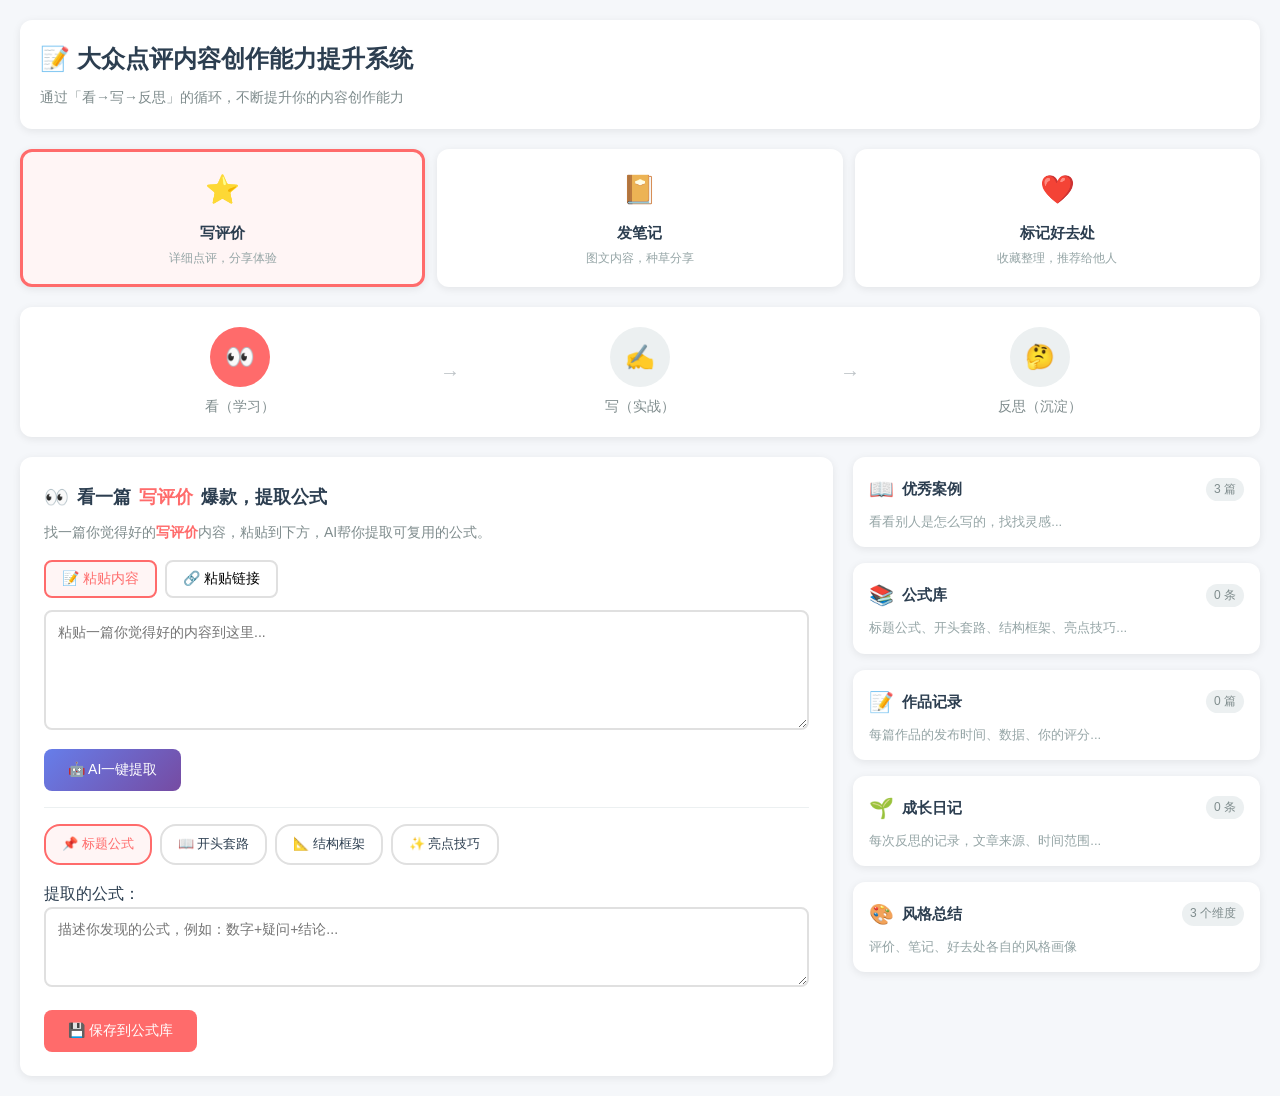
==== index.html @ 5f00b286 "Initial commit: Content Creation Improvement System - Add 3 content types (review, note, favorite) -" ====
<!DOCTYPE html>
<html lang="zh-CN">
<head>
    <meta charset="UTF-8">
    <meta name="viewport" content="width=device-width, initial-scale=1.0">
    <title>内容创作能力提升系统</title>
    <link rel="stylesheet" href="css/style.css">
</head>
<body>
    <div class="container">
        <!-- 顶部标题 -->
        <header class="header">
            <h1>📝 大众点评内容创作能力提升系统</h1>
            <p>通过「看→写→反思」的循环，不断提升你的内容创作能力</p>
        </header>

        <!-- 内容类型选择器 -->
        <div class="content-types">
            <div class="content-type active" data-type="review" data-name="写评价">
                <div class="content-type-icon">⭐</div>
                <div class="content-type-name">写评价</div>
                <div class="content-type-desc">详细点评，分享体验</div>
            </div>
            <div class="content-type" data-type="note" data-name="发笔记">
                <div class="content-type-icon">📔</div>
                <div class="content-type-name">发笔记</div>
                <div class="content-type-desc">图文内容，种草分享</div>
            </div>
            <div class="content-type" data-type="favorite" data-name="标记好去处">
                <div class="content-type-icon">❤️</div>
                <div class="content-type-name">标记好去处</div>
                <div class="content-type-desc">收藏整理，推荐给他人</div>
            </div>
        </div>

        <!-- 循环进度 -->
        <div class="progress-ring">
            <div class="progress-item">
                <div class="progress-circle active" data-step="1">👀</div>
                <div class="progress-label">看（学习）</div>
            </div>
            <div class="progress-item">
                <div class="progress-circle" data-step="2">✍️</div>
                <div class="progress-label">写（实战）</div>
            </div>
            <div class="progress-item">
                <div class="progress-circle" data-step="3">🤔</div>
                <div class="progress-label">反思（沉淀）</div>
            </div>
        </div>

        <!-- 主内容区 -->
        <main class="main-content">
            <!-- 左侧：操作区 -->
            <div class="content-panel">
                <!-- 步骤1：看 -->
                <div id="step1" class="step-view active">
                    <div class="panel-title">
                        <span class="icon">👀</span>
                        看一篇<span class="type-name">写评价</span>爆款，提取公式
                    </div>
                    <p class="panel-desc">
                        找一篇你觉得好的<span class="type-name">写评价</span>内容，粘贴到下方，AI帮你提取可复用的公式。
                    </p>

                    <!-- 上传方式选择 -->
                    <div class="upload-methods">
                        <button class="method-btn active" data-method="paste">📝 粘贴内容</button>
                        <button class="method-btn" data-method="link">🔗 粘贴链接</button>
                    </div>

                    <!-- 粘贴内容方式 -->
                    <div id="pasteMethod" class="method-content active">
                        <textarea id="analyzeInput" placeholder="粘贴一篇你觉得好的内容到这里..."></textarea>
                    </div>

                    <!-- 粘贴链接方式 -->
                    <div id="linkMethod" class="method-content">
                        <input type="text" id="linkInput" placeholder="粘贴大众点评链接，例如：https://www.dianping.com/...">
                        <p class="link-tip">
                            💡 小提示：由于平台限制，请点击链接后复制内容，再粘贴到上方分析
                            <br>
                            <a href="#" id="copyFromLinkBtn" class="link-action">📋 我已复制内容，粘贴过来</a>
                        </p>
                    </div>

                    <div class="action-buttons">
                        <button class="btn btn-ai" id="aiExtractBtn">🤖 AI一键提取</button>
                    </div>

                    <!-- AI分析结果 -->
                    <div id="aiResult" class="ai-result" style="display: none;">
                        <h4>AI分析结果：</h4>
                        <div class="ai-result-content">
                            <div class="ai-result-item">
                                <label>📌 标题公式</label>
                                <textarea id="aiTitle"></textarea>
                            </div>
                            <div class="ai-result-item">
                                <label>📖 开头套路</label>
                                <textarea id="aiOpening"></textarea>
                            </div>
                            <div class="ai-result-item">
                                <label>📐 结构框架</label>
                                <textarea id="aiStructure"></textarea>
                            </div>
                            <div class="ai-result-item">
                                <label>✨ 亮点技巧</label>
                                <textarea id="aiHighlight"></textarea>
                            </div>
                        </div>
                        <div class="ai-result-actions">
                            <button class="btn btn-secondary" id="editFormulaBtn">✏️ 手动编辑</button>
                            <button class="btn btn-success" id="saveAiFormulaBtn">💾 保存全部到公式库</button>
                        </div>
                    </div>

                    <!-- 手动输入 -->
                    <div id="manualInput" class="manual-input">
                        <div class="formula-categories">
                            <div class="formula-category selected" data-category="title">📌 标题公式</div>
                            <div class="formula-category" data-category="opening">📖 开头套路</div>
                            <div class="formula-category" data-category="structure">📐 结构框架</div>
                            <div class="formula-category" data-category="highlight">✨ 亮点技巧</div>
                        </div>

                        <div class="formula-input-section">
                            <label>提取的公式：</label>
                            <textarea id="formulaContent" placeholder="描述你发现的公式，例如：数字+疑问+结论..."></textarea>
                        </div>

                        <button class="btn btn-primary" id="saveFormulaBtn">💾 保存到公式库</button>
                    </div>
                </div>

                <!-- 步骤2：写 -->
                <div id="step2" class="write-form">
                    <div class="panel-title">
                        <span class="icon">✍️</span>
                        写一篇<span class="type-name">写评价</span>
                    </div>
                    <p class="panel-desc">
                        告诉系统你的探店体验，系统会根据公式库生成内容。
                    </p>
                    <div class="write-form-content">
                        <div class="form-group">
                            <label>店铺/地点名称</label>
                            <input type="text" id="venueName" placeholder="例如：巷子里的小火锅">
                        </div>
                        <div class="form-group">
                            <label>位置</label>
                            <input type="text" id="venueLocation" placeholder="例如：老城区建设路">
                        </div>
                        <div class="form-group">
                            <label>体验关键词（用逗号分隔）</label>
                            <textarea id="experienceKeywords" placeholder="例如：味道不错,锅底很香,牛肉新鲜,环境有烟火气,人均85,排队久"></textarea>
                        </div>

                        <div id="generatedContent" class="generated-content" style="display: none;">
                            <h4>生成的内容：</h4>
                            <div id="generatedText" class="generated-text"></div>
                            <div class="generated-actions">
                                <button class="btn btn-secondary" id="copyBtn">📋 复制</button>
                                <button class="btn btn-success" id="saveWorkBtn">💾 保存作品</button>
                            </div>
                        </div>

                        <button class="btn btn-primary" id="generateBtn">🤖 生成内容</button>
                    </div>
                </div>

                <!-- 步骤3：反思 -->
                <div id="step3" class="reflect-form">
                    <div class="panel-title">
                        <span class="icon">🤔</span>
                        写完了，简单反思一下
                    </div>
                    <p class="panel-desc">
                        写完后的反思能让你更了解自己的写作风格，每次反思都是进步。
                    </p>

                    <div class="reflect-form-content">
                        <div class="form-group">
                            <label>反思的文章来源</label>
                            <select id="reflectionSource">
                                <option value="self">自己写的作品</option>
                                <option value="template">套用公式生成的</option>
                                <option value="ai">AI辅助完成的</option>
                                <option value="other">其他</option>
                            </select>
                        </div>

                        <div class="form-group">
                            <label>1. 这篇你最满意哪个部分？</label>
                            <div class="checkbox-group">
                                <div class="checkbox-item">
                                    <input type="checkbox" id="satisfy1" value="title">
                                    <label for="satisfy1">标题</label>
                                </div>
                                <div class="checkbox-item">
                                    <input type="checkbox" id="satisfy2" value="opening">
                                    <label for="satisfy2">开头</label>
                                </div>
                                <div class="checkbox-item">
                                    <input type="checkbox" id="satisfy3" value="middle">
                                    <label for="satisfy3">中间描述</label>
                                </div>
                                <div class="checkbox-item">
                                    <input type="checkbox" id="satisfy4" value="ending">
                                    <label for="satisfy4">结尾</label>
                                </div>
                            </div>
                        </div>
                        <div class="form-group">
                            <label>2. 写起来哪个部分最顺手？</label>
                            <input type="text" id="smoothPart" placeholder="例如：结尾写得比较快">
                        </div>
                        <div class="form-group">
                            <label>3. 有没有觉得哪里还不够好？下次想尝试什么？</label>
                            <textarea id="improveIdea" placeholder="例如：中间描述感觉有点干，下次想加些具体的细节"></textarea>
                        </div>
                        <button class="btn btn-success" id="saveReflectionBtn">💾 保存反思</button>
                    </div>
                </div>
            </div>

            <!-- 右侧：记录本 -->
            <div class="notebooks">
                <div class="notebook" data-notebook="examples">
                    <div class="notebook-header">
                        <span class="notebook-icon">📖</span>
                        <span class="notebook-name">优秀案例</span>
                        <span class="notebook-count">3 篇</span>
                    </div>
                    <div class="notebook-preview">看看别人是怎么写的，找找灵感...</div>
                </div>
                <div class="notebook" data-notebook="formula">
                    <div class="notebook-header">
                        <span class="notebook-icon">📚</span>
                        <span class="notebook-name">公式库</span>
                        <span class="notebook-count" id="formulaCount">0 条</span>
                    </div>
                    <div class="notebook-preview">标题公式、开头套路、结构框架、亮点技巧...</div>
                </div>
                <div class="notebook" data-notebook="works">
                    <div class="notebook-header">
                        <span class="notebook-icon">📝</span>
                        <span class="notebook-name">作品记录</span>
                        <span class="notebook-count" id="worksCount">0 篇</span>
                    </div>
                    <div class="notebook-preview">每篇作品的发布时间、数据、你的评分...</div>
                </div>
                <div class="notebook" data-notebook="growth">
                    <div class="notebook-header">
                        <span class="notebook-icon">🌱</span>
                        <span class="notebook-name">成长日记</span>
                        <span class="notebook-count" id="growthCount">0 条</span>
                    </div>
                    <div class="notebook-preview">每次反思的记录，文章来源、时间范围...</div>
                </div>
                <div class="notebook" data-notebook="style">
                    <div class="notebook-header">
                        <span class="notebook-icon">🎨</span>
                        <span class="notebook-name">风格总结</span>
                        <span class="notebook-count">3 个维度</span>
                    </div>
                    <div class="notebook-preview">评价、笔记、好去处各自的风格画像</div>
                </div>
            </div>
        </main>
    </div>

    <!-- 模态框：查看记录本 -->
    <div id="notebookModal" class="modal">
        <div class="modal-content">
            <div class="modal-header">
                <h3 class="modal-title" id="modalTitle">记录本</h3>
                <button class="modal-close" id="modalClose">&times;</button>
            </div>

            <!-- 公式库：显示分类标签 -->
            <div id="formulaTabs" class="formula-tabs" style="display: none;">
                <div class="formula-tab active" data-tab="all">全部</div>
                <div class="formula-tab" data-tab="title">标题公式</div>
                <div class="formula-tab" data-tab="opening">开头套路</div>
                <div class="formula-tab" data-tab="structure">结构框架</div>
                <div class="formula-tab" data-tab="highlight">亮点技巧</div>
            </div>

            <div id="modalBody" class="modal-body">
                <!-- 动态内容 -->
            </div>
        </div>
    </div>

    <!-- 提示框 -->
    <div id="toast" class="toast">✓ 已保存</div>

    <!-- 引入JavaScript -->
    <script src="js/config.js"></script>
    <script src="js/storage.js"></script>
    <script src="js/ai.js"></script>
    <script src="js/examples.js"></script>
    <script src="js/app.js"></script>
</body>
</html>
---- css/style.css ----
/* ==================== 全局样式 ==================== */
* {
    margin: 0;
    padding: 0;
    box-sizing: border-box;
}

body {
    font-family: -apple-system, BlinkMacSystemFont, 'Segoe UI', Roboto, 'Helvetica Neue', Arial, sans-serif;
    background: #f5f7fa;
    color: #2c3e50;
    line-height: 1.6;
}

.container {
    max-width: 1400px;
    margin: 0 auto;
    padding: 20px;
}

/* ==================== 顶部标题 ==================== */
.header {
    background: white;
    border-radius: 12px;
    padding: 20px;
    margin-bottom: 20px;
    box-shadow: 0 2px 8px rgba(0,0,0,0.08);
}

.header-top {
    display: flex;
    justify-content: space-between;
    align-items: center;
}

.header h1 {
    font-size: 24px;
    color: #2c3e50;
    margin-bottom: 8px;
}

.header p {
    color: #7f8c8d;
    font-size: 14px;
}

.config-btn {
    background: #f8f9fa;
    border: none;
    border-radius: 8px;
    padding: 10px 16px;
    font-size: 16px;
    cursor: pointer;
    transition: all 0.2s;
}

.config-btn:hover {
    background: #e9ecef;
}

/* ==================== 内容类型选择器 ==================== */
.content-types {
    display: grid;
    grid-template-columns: repeat(3, 1fr);
    gap: 12px;
    margin-bottom: 20px;
}

.content-type {
    background: white;
    border-radius: 12px;
    padding: 16px;
    text-align: center;
    cursor: pointer;
    transition: all 0.2s;
    border: 3px solid transparent;
    box-shadow: 0 2px 8px rgba(0,0,0,0.08);
}

.content-type:hover {
    transform: translateY(-2px);
    box-shadow: 0 4px 12px rgba(0,0,0,0.12);
}

.content-type.active {
    border-color: #ff6b6b;
    background: #fff5f5;
}

.content-type-icon {
    font-size: 28px;
    margin-bottom: 8px;
}

.content-type-name {
    font-weight: 600;
    font-size: 15px;
    color: #2c3e50;
}

.content-type-desc {
    font-size: 12px;
    color: #95a5a6;
    margin-top: 4px;
}

/* ==================== 循环进度 ==================== */
.progress-ring {
    display: flex;
    justify-content: space-between;
    align-items: center;
    background: white;
    border-radius: 12px;
    padding: 20px;
    margin-bottom: 20px;
    box-shadow: 0 2px 8px rgba(0,0,0,0.08);
}

.progress-item {
    flex: 1;
    text-align: center;
    position: relative;
}

.progress-item:not(:last-child)::after {
    content: '→';
    position: absolute;
    right: -20px;
    top: 50%;
    transform: translateY(-50%);
    color: #bdc3c7;
    font-size: 20px;
}

.progress-circle {
    width: 60px;
    height: 60px;
    border-radius: 50%;
    display: flex;
    align-items: center;
    justify-content: center;
    margin: 0 auto 8px;
    font-size: 24px;
    cursor: pointer;
    transition: all 0.3s;
    background: #ecf0f1;
    color: #95a5a6;
}

.progress-circle.active {
    background: #ff6b6b;
    color: white;
}

.progress-circle.completed {
    background: #27ae60;
    color: white;
}

.progress-label {
    font-size: 14px;
    color: #7f8c8d;
}

/* ==================== 主内容区 ==================== */
.main-content {
    display: grid;
    grid-template-columns: 2fr 1fr;
    gap: 20px;
}

.content-panel {
    background: white;
    border-radius: 12px;
    padding: 24px;
    box-shadow: 0 2px 8px rgba(0,0,0,0.08);
}

.panel-title {
    font-size: 18px;
    font-weight: 600;
    margin-bottom: 8px;
    display: flex;
    align-items: center;
    gap: 8px;
}

.panel-title .icon {
    font-size: 20px;
}

.panel-desc {
    color: #7f8c8d;
    margin-bottom: 16px;
    font-size: 14px;
}

.type-name {
    color: #ff6b6b;
    font-weight: 600;
}

/* ==================== 步骤视图 ==================== */
.step-view,
.write-form,
.reflect-form {
    display: none;
}

.step-view.active,
.write-form.active,
.reflect-form.active {
    display: block;
}

/* ==================== 表单元素 ==================== */
textarea,
input[type="text"],
input[type="password"],
select {
    width: 100%;
    padding: 12px;
    border: 2px solid #e0e0e0;
    border-radius: 8px;
    font-size: 14px;
    font-family: inherit;
    resize: vertical;
}

textarea:focus,
input[type="text"]:focus,
input[type="password"]:focus,
select:focus {
    outline: none;
    border-color: #ff6b6b;
}

#analyzeInput {
    min-height: 120px;
    margin-bottom: 12px;
}

#formulaContent {
    min-height: 80px;
    margin-bottom: 16px;
}

#experienceKeywords {
    min-height: 80px;
}

.form-group {
    margin-bottom: 16px;
}

.form-group label {
    display: block;
    margin-bottom: 6px;
    font-size: 14px;
    font-weight: 500;
    color: #2c3e50;
}

.form-group small {
    display: block;
    margin-top: 4px;
    font-size: 12px;
    color: #95a5a6;
}

/* ==================== 上传方式选择 ==================== */
.upload-methods {
    display: flex;
    gap: 8px;
    margin-bottom: 12px;
}

.method-btn {
    padding: 8px 16px;
    border: 2px solid #e0e0e0;
    background: white;
    border-radius: 8px;
    cursor: pointer;
    font-size: 14px;
    transition: all 0.2s;
}

.method-btn:hover {
    border-color: #ff6b6b;
}

.method-btn.active {
    border-color: #ff6b6b;
    background: #fff5f5;
    color: #ff6b6b;
}

.method-content {
    display: none;
}

.method-content.active {
    display: block;
}

.link-tip {
    margin-top: 8px;
    padding: 12px;
    background: #fff3cd;
    border-radius: 6px;
    font-size: 13px;
    color: #856404;
}

.link-action {
    color: #ff6b6b;
    text-decoration: underline;
    cursor: pointer;
}

.link-action:hover {
    color: #ff5252;
}

/* ==================== 优秀案例样式 ==================== */
.example-item {
    background: #f8f9fa;
    border-radius: 8px;
    padding: 16px;
    margin-bottom: 16px;
}

.example-header {
    display: flex;
    justify-content: space-between;
    align-items: center;
    margin-bottom: 12px;
}

.example-type {
    font-weight: 600;
    color: #2c3e50;
}

.btn-small {
    padding: 6px 12px;
    font-size: 12px;
}

.example-title {
    font-weight: 600;
    color: #2c3e50;
    margin-bottom: 8px;
}

.example-content {
    background: white;
    padding: 12px;
    border-radius: 6px;
    margin-bottom: 12px;
    line-height: 1.8;
}

.example-analysis {
    margin-top: 12px;
}

.example-analysis details {
    background: white;
    border-radius: 6px;
    overflow: hidden;
}

.example-analysis summary {
    padding: 12px;
    cursor: pointer;
    font-weight: 500;
    color: #2c3e50;
}

.example-analysis summary:hover {
    background: #f8f9fa;
}

.analysis-details {
    padding: 12px;
    border-top: 1px solid #ecf0f1;
}

.analysis-details p {
    margin-bottom: 8px;
    font-size: 14px;
    line-height: 1.6;
}

.analysis-details strong {
    color: #2c3e50;
}

/* ==================== 按钮样式 ==================== */
.btn {
    padding: 12px 24px;
    border: none;
    border-radius: 8px;
    font-size: 14px;
    font-weight: 500;
    cursor: pointer;
    transition: all 0.2s;
    display: inline-flex;
    align-items: center;
    justify-content: center;
    gap: 6px;
}

.btn-primary {
    background: #ff6b6b;
    color: white;
}

.btn-primary:hover {
    background: #ff5252;
}

.btn-secondary {
    background: #95a5a6;
    color: white;
}

.btn-secondary:hover {
    background: #7f8c8d;
}

.btn-success {
    background: #27ae60;
    color: white;
}

.btn-success:hover {
    background: #229954;
}

.btn-ai {
    background: linear-gradient(135deg, #667eea 0%, #764ba2 100%);
    color: white;
}

.btn-ai:hover {
    background: linear-gradient(135deg, #5568d3 0%, #6a3f8f 100%);
}

/* ==================== AI相关样式 ==================== */
.action-buttons {
    display: flex;
    gap: 8px;
    margin-bottom: 16px;
}

.ai-result {
    background: #f8f9fa;
    border-radius: 8px;
    padding: 16px;
    margin-top: 16px;
}

.ai-result h4 {
    margin-bottom: 12px;
    color: #2c3e50;
}

.ai-result-content {
    display: flex;
    flex-direction: column;
    gap: 12px;
    margin-bottom: 16px;
}

.ai-result-item label {
    display: block;
    margin-bottom: 4px;
    font-size: 13px;
    font-weight: 600;
    color: #2c3e50;
}

.ai-result-item textarea {
    min-height: 60px;
    padding: 8px;
    font-size: 13px;
}

.ai-result-actions {
    display: flex;
    gap: 8px;
}

.manual-input {
    margin-top: 16px;
    padding-top: 16px;
    border-top: 1px solid #ecf0f1;
}

/* ==================== 公式分类选择 ==================== */
.formula-categories {
    display: flex;
    gap: 8px;
    margin-bottom: 16px;
    flex-wrap: wrap;
}

.formula-category {
    padding: 8px 16px;
    border-radius: 16px;
    font-size: 13px;
    cursor: pointer;
    border: 2px solid #e0e0e0;
    background: white;
    transition: all 0.2s;
}

.formula-category:hover {
    border-color: #ff6b6b;
}

.formula-category.selected {
    border-color: #ff6b6b;
    background: #fff5f5;
    color: #ff6b6b;
}

/* ==================== 生成内容区域 ==================== */
.generated-content {
    margin-top: 20px;
    padding: 16px;
    background: #f8f9fa;
    border-radius: 8px;
}

.generated-content h4 {
    margin-bottom: 12px;
    color: #2c3e50;
}

.generated-text {
    background: white;
    padding: 16px;
    border-radius: 6px;
    border-left: 3px solid #ff6b6b;
    line-height: 1.8;
    white-space: pre-wrap;
    margin-bottom: 12px;
}

.generated-actions {
    display: flex;
    gap: 8px;
}

/* ==================== 复选框组 ==================== */
.checkbox-group {
    display: flex;
    flex-wrap: wrap;
    gap: 12px;
    margin-bottom: 16px;
}

.checkbox-item {
    display: flex;
    align-items: center;
    gap: 6px;
}

.checkbox-item input[type="checkbox"] {
    width: 18px;
    height: 18px;
}

.checkbox-item label {
    font-size: 14px;
    cursor: pointer;
}

/* ==================== 右侧记录本 ==================== */
.notebooks {
    display: flex;
    flex-direction: column;
    gap: 16px;
}

.notebook {
    background: white;
    border-radius: 12px;
    padding: 16px;
    box-shadow: 0 2px 8px rgba(0,0,0,0.08);
    cursor: pointer;
    transition: all 0.2s;
}

.notebook:hover {
    transform: translateY(-2px);
    box-shadow: 0 4px 12px rgba(0,0,0,0.12);
}

.notebook-header {
    display: flex;
    align-items: center;
    gap: 8px;
    margin-bottom: 8px;
}

.notebook-icon {
    font-size: 20px;
}

.notebook-name {
    font-weight: 600;
    font-size: 15px;
}

.notebook-count {
    margin-left: auto;
    background: #ecf0f1;
    padding: 2px 8px;
    border-radius: 12px;
    font-size: 12px;
    color: #7f8c8d;
}

.notebook-preview {
    font-size: 13px;
    color: #95a5a6;
    line-height: 1.4;
}

/* ==================== 模态框 ==================== */
.modal {
    display: none;
    position: fixed;
    top: 0;
    left: 0;
    width: 100%;
    height: 100%;
    background: rgba(0,0,0,0.5);
    z-index: 1000;
    align-items: center;
    justify-content: center;
}

.modal.show {
    display: flex;
}

.modal-content {
    background: white;
    border-radius: 12px;
    padding: 24px;
    max-width: 700px;
    width: 90%;
    max-height: 80vh;
    overflow-y: auto;
}

.modal-content.config-content {
    max-width: 500px;
}

.modal-header {
    display: flex;
    justify-content: space-between;
    align-items: center;
    margin-bottom: 16px;
    padding-bottom: 16px;
    border-bottom: 1px solid #ecf0f1;
}

.modal-title {
    font-size: 18px;
    font-weight: 600;
}

.modal-close {
    background: none;
    border: none;
    font-size: 24px;
    cursor: pointer;
    color: #95a5a6;
}

.modal-close:hover {
    color: #2c3e50;
}

/* ==================== 配置界面 ==================== */
.config-desc {
    color: #7f8c8d;
    font-size: 14px;
    margin-bottom: 16px;
}

.config-body {
    display: flex;
    flex-direction: column;
    gap: 16px;
}

.config-actions {
    display: flex;
    gap: 8px;
    margin-top: 8px;
}

/* ==================== 公式库标签 ==================== */
.formula-tabs {
    display: flex;
    gap: 8px;
    margin-bottom: 16px;
    border-bottom: 1px solid #ecf0f1;
    padding-bottom: 12px;
    flex-wrap: wrap;
}

.formula-tab {
    padding: 6px 16px;
    border-radius: 16px;
    font-size: 14px;
    cursor: pointer;
    border: 2px solid transparent;
    background: #f8f9fa;
    transition: all 0.2s;
}

.formula-tab:hover {
    border-color: #ff6b6b;
}

.formula-tab.active {
    border-color: #ff6b6b;
    background: #fff5f5;
    color: #ff6b6b;
}

/* ==================== 记录本内容列表 ==================== */
.modal-body {
    display: flex;
    flex-direction: column;
    gap: 12px;
}

.notebook-item {
    background: #f8f9fa;
    border-radius: 8px;
    padding: 12px;
    border-left: 3px solid #ff6b6b;
}

.notebook-item-date {
    font-size: 12px;
    color: #95a5a6;
    margin-bottom: 4px;
}

.notebook-item-content {
    font-size: 14px;
    color: #2c3e50;
    line-height: 1.5;
}

.notebook-item-count {
    display: inline-flex;
    align-items: center;
    gap: 4px;
    background: #fff3cd;
    padding: 2px 8px;
    border-radius: 10px;
    font-size: 11px;
    color: #856404;
    margin-left: 8px;
}

.empty-state {
    text-align: center;
    padding: 40px 20px;
    color: #95a5a6;
}

.empty-state-icon {
    font-size: 48px;
    margin-bottom: 12px;
}

/* ==================== 提示框 ==================== */
.toast {
    position: fixed;
    bottom: 20px;
    right: 20px;
    background: #27ae60;
    color: white;
    padding: 12px 24px;
    border-radius: 8px;
    box-shadow: 0 4px 12px rgba(0,0,0,0.15);
    transform: translateY(100px);
    opacity: 0;
    transition: all 0.3s;
    z-index: 2000;
}

.toast.show {
    transform: translateY(0);
    opacity: 1;
}

.toast.error {
    background: #e74c3c;
}

/* ==================== 响应式设计 ==================== */
@media (max-width: 768px) {
    .container {
        padding: 12px;
    }

    .header h1 {
        font-size: 20px;
    }

    .header-top {
        flex-direction: column;
        gap: 12px;
        align-items: flex-start;
    }

    .content-types {
        grid-template-columns: 1fr;
    }

    .main-content {
        grid-template-columns: 1fr;
    }

    .progress-item:not(:last-child)::after {
        display: none;
    }

    .progress-ring {
        flex-wrap: wrap;
        gap: 16px;
    }

    .progress-item {
        flex: 0 0 auto;
        min-width: 80px;
    }

    .action-buttons {
        flex-direction: column;
    }

    .action-buttons .btn {
        width: 100%;
    }

    .ai-result-actions,
    .generated-actions,
    .config-actions {
        flex-direction: column;
    }

    .ai-result-actions .btn,
    .generated-actions .btn,
    .config-actions .btn {
        width: 100%;
    }

    .btn {
        padding: 14px 20px;
        font-size: 15px;
    }

    .modal-content {
        width: 95%;
        max-height: 85vh;
        padding: 20px;
    }

    .notebooks {
        order: -1;
        margin-bottom: 16px;
    }

    .formula-categories {
        gap: 6px;
    }

    .formula-category {
        padding: 6px 12px;
        font-size: 12px;
    }
}

/* 手机端按钮优化 */
@media (max-width: 480px) {
    .progress-circle {
        width: 50px;
        height: 50px;
        font-size: 20px;
    }

    .content-type {
        padding: 12px;
    }

    .content-type-icon {
        font-size: 24px;
    }

    .notebook {
        padding: 12px;
    }
}
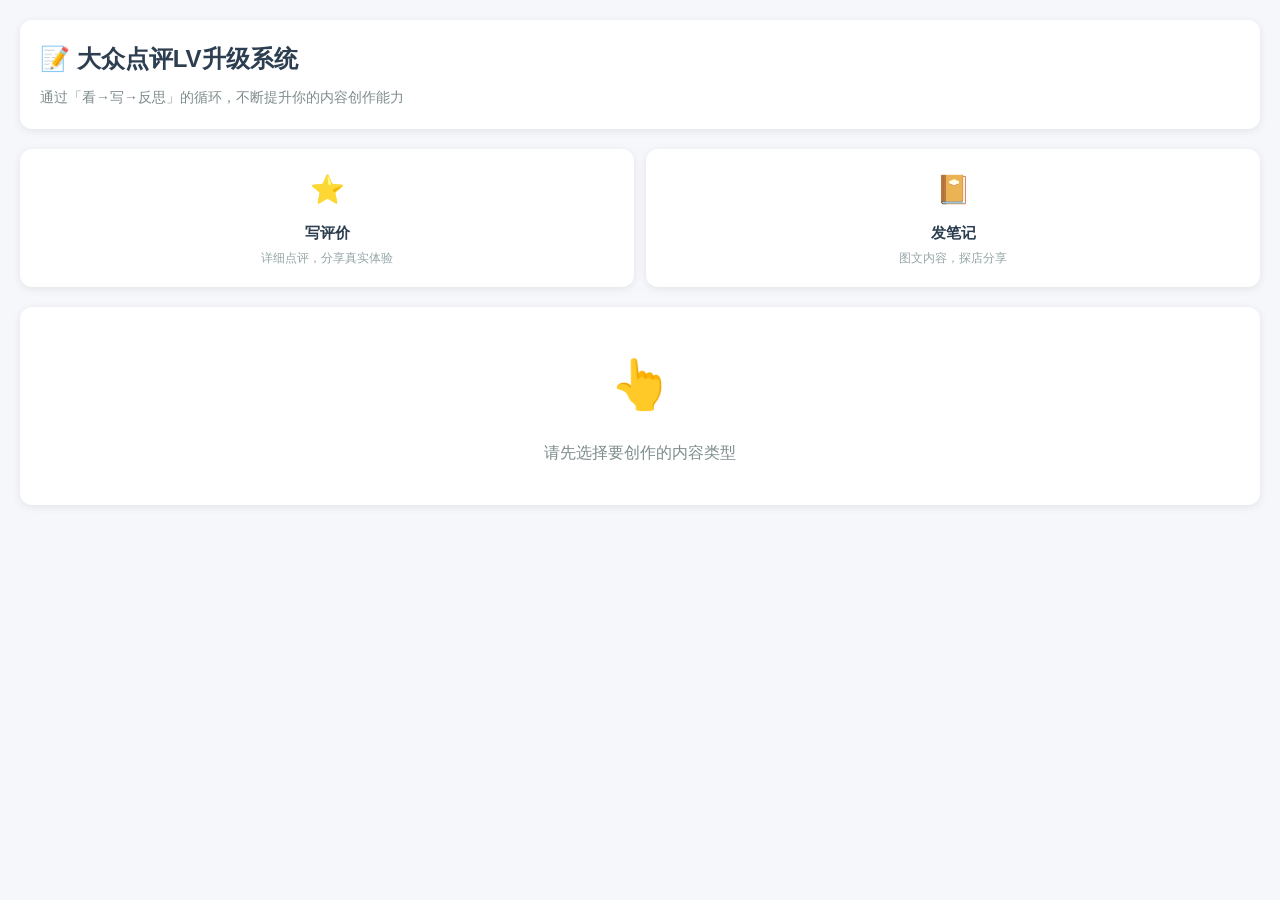
==== commit 82f85bb7: "feat: 大众点评LV升级系统功能完善 - 系统名称更新为大众点评LV升级系统 - 实现写评价和发笔记独立流程 - 添加评价内容分析和链接提交功能 - 支持从评价记录选择生成笔记 - 添加评价记录补" ====
--- a/index.html
+++ b/index.html
@@ -3,271 +3,491 @@
 <head>
     <meta charset="UTF-8">
     <meta name="viewport" content="width=device-width, initial-scale=1.0">
-    <title>内容创作能力提升系统</title>
+    <title>大众点评LV升级系统</title>
     <link rel="stylesheet" href="css/style.css">
 </head>
 <body>
     <div class="container">
         <!-- 顶部标题 -->
         <header class="header">
-            <h1>📝 大众点评内容创作能力提升系统</h1>
+            <h1>📝 大众点评LV升级系统</h1>
             <p>通过「看→写→反思」的循环，不断提升你的内容创作能力</p>
         </header>
 
         <!-- 内容类型选择器 -->
         <div class="content-types">
-            <div class="content-type active" data-type="review" data-name="写评价">
+            <div class="content-type" data-type="review" data-name="写评价">
                 <div class="content-type-icon">⭐</div>
                 <div class="content-type-name">写评价</div>
-                <div class="content-type-desc">详细点评，分享体验</div>
+                <div class="content-type-desc">详细点评，分享真实体验</div>
             </div>
             <div class="content-type" data-type="note" data-name="发笔记">
                 <div class="content-type-icon">📔</div>
                 <div class="content-type-name">发笔记</div>
-                <div class="content-type-desc">图文内容，种草分享</div>
-            </div>
-            <div class="content-type" data-type="favorite" data-name="标记好去处">
-                <div class="content-type-icon">❤️</div>
-                <div class="content-type-name">标记好去处</div>
-                <div class="content-type-desc">收藏整理，推荐给他人</div>
+                <div class="content-type-desc">图文内容，探店分享</div>
             </div>
         </div>
 
-        <!-- 循环进度 -->
-        <div class="progress-ring">
-            <div class="progress-item">
-                <div class="progress-circle active" data-step="1">👀</div>
-                <div class="progress-label">看（学习）</div>
-            </div>
-            <div class="progress-item">
-                <div class="progress-circle" data-step="2">✍️</div>
-                <div class="progress-label">写（实战）</div>
-            </div>
-            <div class="progress-item">
-                <div class="progress-circle" data-step="3">🤔</div>
-                <div class="progress-label">反思（沉淀）</div>
-            </div>
+        <!-- 工作区容器 - 点击内容类型后显示 -->
+        <div id="workspace" style="display: none;">
+            <!-- 循环进度 -->
+            <div class="progress-ring" id="progressRing">
+                <div class="progress-item">
+                    <div class="progress-circle active" data-step="1" onclick="handleProgressClick(1)">👀</div>
+                    <div class="progress-label">看（学习）</div>
+                </div>
+                <div class="progress-item">
+                    <div class="progress-circle" data-step="2" onclick="handleProgressClick(2)">✍️</div>
+                    <div class="progress-label">写（实战）</div>
+                </div>
+                <div class="progress-item">
+                    <div class="progress-circle" data-step="3" onclick="handleProgressClick(3)">🤔</div>
+                    <div class="progress-label">反思（沉淀）</div>
+                </div>
+            </div>
+
+            <!-- 主内容区 -->
+            <main class="main-content">
+                <!-- 左侧：操作区 -->
+                <div class="content-panel">
+                    <!-- ==================== 写评价模块 ==================== -->
+                    <div id="reviewModule" class="type-module" style="display: none;">
+                        <!-- 步骤1：看 -->
+                        <div id="reviewStep1" class="step-view active">
+                            <div class="panel-title">
+                                <span class="icon">👀</span>
+                                看一篇<span class="type-name">写评价</span>爆款，提取公式
+                            </div>
+                            <p class="panel-desc">
+                                找一篇你觉得好的<span class="type-name">写评价</span>内容，粘贴到下方，AI帮你提取可复用的公式。
+                            </p>
+
+                            <!-- 上传方式选择 -->
+                            <div class="upload-methods">
+                                <button class="method-btn active" data-method="paste">📝 粘贴内容</button>
+                                <button class="method-btn" data-method="link">🔗 粘贴链接</button>
+                            </div>
+
+                            <!-- 粘贴内容方式 -->
+                            <div id="pasteMethod" class="method-content active">
+                                <textarea id="analyzeInput" placeholder="粘贴一篇你觉得好的评价内容到这里..."></textarea>
+                            </div>
+
+                            <!-- 粘贴链接方式 -->
+                            <div id="linkMethod" class="method-content">
+                                <input type="text" id="linkInput" placeholder="粘贴大众点评链接，例如：https://www.dianping.com/...">
+                                <p class="link-tip">
+                                    💡 小提示：由于平台限制，请点击链接后复制内容，再粘贴到上方分析
+                                    <br>
+                                    <a href="#" id="copyFromLinkBtn" class="link-action">📋 我已复制内容，粘贴过来</a>
+                                </p>
+                            </div>
+
+                            <div class="action-buttons">
+                                <button class="btn btn-ai" id="aiExtractBtn">🤖 AI一键提取</button>
+                            </div>
+
+                            <!-- AI分析结果 -->
+                            <div id="aiResult" class="ai-result" style="display: none;">
+                                <h4>AI分析结果：</h4>
+                                <div class="ai-result-content">
+                                    <div class="ai-result-item">
+                                        <label>📌 标题公式</label>
+                                        <textarea id="aiTitle"></textarea>
+                                    </div>
+                                    <div class="ai-result-item">
+                                        <label>📖 开头套路</label>
+                                        <textarea id="aiOpening"></textarea>
+                                    </div>
+                                    <div class="ai-result-item">
+                                        <label>📐 结构框架</label>
+                                        <textarea id="aiStructure"></textarea>
+                                    </div>
+                                    <div class="ai-result-item">
+                                        <label>✨ 亮点技巧</label>
+                                        <textarea id="aiHighlight"></textarea>
+                                    </div>
+                                </div>
+                                <div class="ai-result-actions">
+                                    <button class="btn btn-secondary" id="editFormulaBtn">✏️ 手动编辑</button>
+                                    <button class="btn btn-success" id="saveAiFormulaBtn">💾 保存全部到公式库</button>
+                                </div>
+                            </div>
+
+                            <!-- 手动输入 -->
+                            <div id="manualInput" class="manual-input">
+                                <div class="formula-categories">
+                                    <div class="formula-category selected" data-category="title">📌 标题公式</div>
+                                    <div class="formula-category" data-category="opening">📖 开头套路</div>
+                                    <div class="formula-category" data-category="structure">📐 结构框架</div>
+                                    <div class="formula-category" data-category="highlight">✨ 亮点技巧</div>
+                                </div>
+
+                                <div class="formula-input-section">
+                                    <label>提取的公式：</label>
+                                    <textarea id="formulaContent" placeholder="描述你发现的公式，例如：数字+疑问+结论..."></textarea>
+                                </div>
+
+                                <button class="btn btn-primary" id="saveFormulaBtn">💾 保存到公式库</button>
+                            </div>
+                        </div>
+
+                        <!-- 步骤2：写评价 -->
+                        <div id="reviewStep2" class="write-form">
+                            <div class="panel-title">
+                                <span class="icon">✍️</span>
+                                写一篇<span class="type-name">评价</span>
+                            </div>
+                            <p class="panel-desc">
+                                输入你的真实体验和写作要求，系统会生成100-200字的评价内容。
+                            </p>
+                            <div class="write-form-content">
+                                <div class="form-group">
+                                    <label>真实体验（文字或语音）</label>
+                                    <div class="input-methods">
+                                        <button class="method-btn active" data-input="text">⌨️ 文字输入</button>
+                                        <button class="method-btn" data-input="voice">🎤 语音输入</button>
+                                    </div>
+                                    <textarea id="reviewExperience" class="experience-input" placeholder="例如：这家火锅味道很不错，锅底很香，牛肉新鲜，环境有烟火气，人均85，就是排队有点久..."></textarea>
+                                    <div id="voiceInputArea" class="voice-input-area" style="display: none;">
+                                        <button class="btn btn-primary" id="startVoiceBtn">🎤 开始录音</button>
+                                        <span id="voiceStatus"></span>
+                                    </div>
+                                </div>
+                                <div class="form-group">
+                                    <label>写作要求（可选）</label>
+                                    <textarea id="reviewRequirements" placeholder="例如：重点突出口味和性价比，字数150字左右，语气要真诚..."></textarea>
+                                </div>
+
+                                <button class="btn btn-primary" id="generateReviewBtn">🤖 生成评价</button>
+
+                                <!-- 生成的内容 -->
+                                <div id="generatedReview" class="generated-content" style="display: none;">
+                                    <h4>生成的评价：</h4>
+                                    <div class="content-with-analysis">
+                                        <div class="generated-content-main">
+                                            <div id="generatedReviewText" class="generated-text"></div>
+                                            <div class="generated-actions">
+                                                <button class="btn btn-secondary" id="copyReviewBtn">📋 复制</button>
+                                                <button class="btn btn-success" id="confirmReviewBtn">✅ 确认OK</button>
+                                            </div>
+                                        </div>
+                                        <div class="content-analysis">
+                                            <h5>📊 内容分析</h5>
+                                            <div id="reviewAnalysis">
+                                                <div class="analysis-section">
+                                                    <span class="analysis-label">内容框架：</span>
+                                                    <span class="analysis-value">分析中...</span>
+                                                </div>
+                                                <div class="analysis-section">
+                                                    <span class="analysis-label">字数统计：</span>
+                                                    <span class="analysis-value">分析中...</span>
+                                                </div>
+                                                <div class="analysis-section">
+                                                    <span class="analysis-label">优点：</span>
+                                                    <span class="analysis-value">分析中...</span>
+                                                </div>
+                                                <div class="analysis-section">
+                                                    <span class="analysis-label">待改进：</span>
+                                                    <span class="analysis-value">分析中...</span>
+                                                </div>
+                                            </div>
+                                        </div>
+                                    </div>
+                                </div>
+
+                                <!-- 提交链接区域 -->
+                                <div id="submitLinkArea" class="submit-link-area" style="display: none;">
+                                    <h4>📝 提交大众点评链接</h4>
+                                    <p class="panel-desc">将评价发布到大众点评后，粘贴链接保存到评价记录中</p>
+                                    <div class="form-group">
+                                        <label>大众点评链接（可选）</label>
+                                        <input type="text" id="reviewLinkInput" placeholder="https://www.dianping.com/...">
+                                    </div>
+                                    <div class="generated-actions">
+                                        <button class="btn btn-secondary" id="skipLinkBtn">⏭️ 跳过</button>
+                                        <button class="btn btn-success" id="saveReviewWithLinkBtn">💾 保存到评价记录</button>
+                                    </div>
+                                </div>
+                            </div>
+                        </div>
+
+                        <!-- 步骤3：反思 -->
+                        <div id="reviewStep3" class="reflect-form">
+                            <div class="panel-title">
+                                <span class="icon">🤔</span>
+                                反思<span class="type-name">写评价</span>
+                            </div>
+                            <p class="panel-desc">
+                                反思你的写作习惯和改进方向，每次反思都是进步。
+                            </p>
+
+                            <div class="reflect-form-content">
+                                <div class="form-group">
+                                    <label>1. 这篇评价你最满意哪个部分？</label>
+                                    <div class="checkbox-group">
+                                        <div class="checkbox-item">
+                                            <input type="checkbox" id="reviewSatisfy1" value="content">
+                                            <label for="reviewSatisfy1">内容描述</label>
+                                        </div>
+                                        <div class="checkbox-item">
+                                            <input type="checkbox" id="reviewSatisfy2" value="tone">
+                                            <label for="reviewSatisfy2">语气风格</label>
+                                        </div>
+                                        <div class="checkbox-item">
+                                            <input type="checkbox" id="reviewSatisfy3" value="length">
+                                            <label for="reviewSatisfy3">字数控制</label>
+                                        </div>
+                                        <div class="checkbox-item">
+                                            <input type="checkbox" id="reviewSatisfy4" value="structure">
+                                            <label for="reviewSatisfy4">结构安排</label>
+                                        </div>
+                                    </div>
+                                </div>
+                                <div class="form-group">
+                                    <label>2. 写起来哪个部分最顺手？</label>
+                                    <input type="text" id="reviewSmoothPart" placeholder="例如：描述体验感受写得比较快">
+                                </div>
+                                <div class="form-group">
+                                    <label>3. 以后要做到更好的方面有哪些？</label>
+                                    <textarea id="reviewImproveIdea" placeholder="例如：下次想更突出性价比，多写一点具体细节..."></textarea>
+                                </div>
+                                <button class="btn btn-success" id="saveReviewReflectionBtn">💾 保存反思</button>
+                            </div>
+                        </div>
+                    </div>
+
+                    <!-- ==================== 发笔记模块 ==================== -->
+                    <div id="noteModule" class="type-module" style="display: none;">
+                        <!-- 步骤1：看 -->
+                        <div id="noteStep1" class="step-view active">
+                            <div class="panel-title">
+                                <span class="icon">👀</span>
+                                看一篇<span class="type-name">发笔记</span>爆款，提取公式
+                            </div>
+                            <p class="panel-desc">
+                                找一篇你觉得好的<span class="type-name">发笔记</span>内容，粘贴到下方，AI帮你提取可复用的公式。
+                            </p>
+
+                            <!-- 上传方式选择 -->
+                            <div class="upload-methods">
+                                <button class="method-btn active" data-method="paste">📝 粘贴内容</button>
+                                <button class="method-btn" data-method="link">🔗 粘贴链接</button>
+                            </div>
+
+                            <!-- 粘贴内容方式 -->
+                            <div id="notePasteMethod" class="method-content active">
+                                <textarea id="noteAnalyzeInput" placeholder="粘贴一篇你觉得好的笔记内容到这里..."></textarea>
+                            </div>
+
+                            <!-- 粘贴链接方式 -->
+                            <div id="noteLinkMethod" class="method-content">
+                                <input type="text" id="noteLinkInput" placeholder="粘贴大众点评链接，例如：https://www.dianping.com/...">
+                                <p class="link-tip">
+                                    💡 小提示：由于平台限制，请点击链接后复制内容，再粘贴到上方分析
+                                    <br>
+                                    <a href="#" id="noteCopyFromLinkBtn" class="link-action">📋 我已复制内容，粘贴过来</a>
+                                </p>
+                            </div>
+
+                            <div class="action-buttons">
+                                <button class="btn btn-ai" id="noteAiExtractBtn">🤖 AI一键提取</button>
+                            </div>
+
+                            <!-- AI分析结果 -->
+                            <div id="noteAiResult" class="ai-result" style="display: none;">
+                                <h4>AI分析结果：</h4>
+                                <div class="ai-result-content">
+                                    <div class="ai-result-item">
+                                        <label>📌 标题公式</label>
+                                        <textarea id="noteAiTitle"></textarea>
+                                    </div>
+                                    <div class="ai-result-item">
+                                        <label>📖 开头套路</label>
+                                        <textarea id="noteAiOpening"></textarea>
+                                    </div>
+                                    <div class="ai-result-item">
+                                        <label>📐 结构框架</label>
+                                        <textarea id="noteAiStructure"></textarea>
+                                    </div>
+                                    <div class="ai-result-item">
+                                        <label>✨ 亮点技巧</label>
+                                        <textarea id="noteAiHighlight"></textarea>
+                                    </div>
+                                </div>
+                                <div class="ai-result-actions">
+                                    <button class="btn btn-secondary" id="noteEditFormulaBtn">✏️ 手动编辑</button>
+                                    <button class="btn btn-success" id="noteSaveAiFormulaBtn">💾 保存全部到公式库</button>
+                                </div>
+                            </div>
+
+                            <!-- 手动输入 -->
+                            <div id="noteManualInput" class="manual-input">
+                                <div class="formula-categories">
+                                    <div class="formula-category selected" data-category="title">📌 标题公式</div>
+                                    <div class="formula-category" data-category="opening">📖 开头套路</div>
+                                    <div class="formula-category" data-category="structure">📐 结构框架</div>
+                                    <div class="formula-category" data-category="highlight">✨ 亮点技巧</div>
+                                </div>
+
+                                <div class="formula-input-section">
+                                    <label>提取的公式：</label>
+                                    <textarea id="noteFormulaContent" placeholder="描述你发现的公式，例如：数字+疑问+结论..."></textarea>
+                                </div>
+
+                                <button class="btn btn-primary" id="noteSaveFormulaBtn">💾 保存到公式库</button>
+                            </div>
+                        </div>
+
+                        <!-- 步骤2：发笔记 -->
+                        <div id="noteStep2" class="write-form">
+                            <div class="panel-title">
+                                <span class="icon">✍️</span>
+                                写一篇<span class="type-name">笔记</span>
+                            </div>
+                            <p class="panel-desc">
+                                根据你确认OK的评价内容，自动生成探店模式的笔记。
+                            </p>
+
+                            <!-- 未确认评价时的提示 -->
+                            <div id="noReviewHint" class="no-review-hint">
+                                <div class="hint-icon">💡</div>
+                                <p>选择评价记录来生成笔记，或去写一篇新评价</p>
+                                <div class="hint-actions">
+                                    <button class="btn btn-primary" id="selectReviewBtn">📋 从评价记录选择</button>
+                                    <button class="btn btn-secondary" id="goToReviewBtn">去写评价</button>
+                                </div>
+                            </div>
+
+                            <!-- 选择评价记录 -->
+                            <div id="selectReviewArea" class="select-review-area" style="display: none;">
+                                <h4>📋 选择评价记录</h4>
+                                <div id="reviewList" class="review-list">
+                                    <!-- 动态加载评价记录 -->
+                                </div>
+                                <button class="btn btn-secondary" id="backToHintBtn">← 返回</button>
+                            </div>
+
+                            <!-- 有确认评价时的生成界面 -->
+                            <div id="noteGenerateArea" class="note-generate-area" style="display: none;">
+                                <div class="confirmed-review">
+                                    <span class="review-label">基于的评价内容：</span>
+                                    <div id="baseReviewText" class="base-review-text"></div>
+                                </div>
+
+                                <button class="btn btn-primary" id="generateNoteBtn">🤖 自动生成笔记</button>
+
+                                <!-- 生成的笔记 -->
+                                <div id="generatedNote" class="generated-content" style="display: none;">
+                                    <h4>生成的笔记：</h4>
+                                    <div class="generated-text" id="generatedNoteText"></div>
+
+                                    <div class="modify-section">
+                                        <h5>修改建议：</h5>
+                                        <textarea id="noteModifySuggestion" placeholder="提出修改建议，例如：标题要更吸引人，多加一些表情符号..."></textarea>
+                                        <button class="btn btn-secondary" id="modifyNoteBtn">🔄 按建议修改</button>
+                                    </div>
+
+                                    <div class="generated-actions">
+                                        <button class="btn btn-secondary" id="copyNoteBtn">📋 复制</button>
+                                        <button class="btn btn-success" id="confirmNoteBtn">✅ 确认OK</button>
+                                    </div>
+                                </div>
+                            </div>
+                        </div>
+
+                        <!-- 步骤3：反思 -->
+                        <div id="noteStep3" class="reflect-form">
+                            <div class="panel-title">
+                                <span class="icon">🤔</span>
+                                反思<span class="type-name">发笔记</span>
+                            </div>
+                            <p class="panel-desc">
+                                反思你的写作习惯和改进方向，每次反思都是进步。
+                            </p>
+
+                            <div class="reflect-form-content">
+                                <div class="form-group">
+                                    <label>1. 这篇笔记你最满意哪个部分？</label>
+                                    <div class="checkbox-group">
+                                        <div class="checkbox-item">
+                                            <input type="checkbox" id="noteSatisfy1" value="title">
+                                            <label for="noteSatisfy1">标题</label>
+                                        </div>
+                                        <div class="checkbox-item">
+                                            <input type="checkbox" id="noteSatisfy2" value="content">
+                                            <label for="noteSatisfy2">内容结构</label>
+                                        </div>
+                                        <div class="checkbox-item">
+                                            <input type="checkbox" id="noteSatisfy3" value="emoji">
+                                            <label for="noteSatisfy3">表情使用</label>
+                                        </div>
+                                        <div class="checkbox-item">
+                                            <input type="checkbox" id="noteSatisfy4" value="tags">
+                                            <label for="noteSatisfy4">话题标签</label>
+                                        </div>
+                                    </div>
+                                </div>
+                                <div class="form-group">
+                                    <label>2. 写起来哪个部分最顺手？</label>
+                                    <input type="text" id="noteSmoothPart" placeholder="例如：标题写得比较快">
+                                </div>
+                                <div class="form-group">
+                                    <label>3. 以后要做到更好的方面有哪些？</label>
+                                    <textarea id="noteImproveIdea" placeholder="例如：下次想标题更吸引人，多加一些探店元素..."></textarea>
+                                </div>
+                                <button class="btn btn-success" id="saveNoteReflectionBtn">💾 保存反思</button>
+                            </div>
+                        </div>
+                    </div>
+                </div>
+
+                <!-- 右侧：记录本 -->
+                <div class="notebooks">
+                    <div class="notebook" data-notebook="formula">
+                        <div class="notebook-header">
+                            <span class="notebook-icon">📚</span>
+                            <span class="notebook-name">公式库</span>
+                            <span class="notebook-count" id="formulaCount">0 条</span>
+                        </div>
+                        <div class="notebook-preview">标题公式、开头套路、结构框架、亮点技巧...</div>
+                    </div>
+                    <div class="notebook" data-notebook="works">
+                        <div class="notebook-header">
+                            <span class="notebook-icon">📝</span>
+                            <span class="notebook-name">评价记录</span>
+                            <span class="notebook-count" id="worksCount">0 篇</span>
+                            <button class="notebook-add-btn" onclick="showAddReviewModal()">+</button>
+                        </div>
+                        <div class="notebook-preview">每篇评价的发布时间、链接、内容记录...</div>
+                    </div>
+                    <div class="notebook" data-notebook="growth">
+                        <div class="notebook-header">
+                            <span class="notebook-icon">🌱</span>
+                            <span class="notebook-name">成长日记</span>
+                            <span class="notebook-count" id="growthCount">0 条</span>
+                        </div>
+                        <div class="notebook-preview">每次反思的记录，文章来源、时间范围...</div>
+                    </div>
+                    <div class="notebook" data-notebook="style">
+                        <div class="notebook-header">
+                            <span class="notebook-icon">🎨</span>
+                            <span class="notebook-name">风格总结</span>
+                            <span class="notebook-count">2 个维度</span>
+                        </div>
+                        <div class="notebook-preview">评价、笔记各自的风格画像</div>
+                    </div>
+                </div>
+            </main>
         </div>
 
-        <!-- 主内容区 -->
-        <main class="main-content">
-            <!-- 左侧：操作区 -->
-            <div class="content-panel">
-                <!-- 步骤1：看 -->
-                <div id="step1" class="step-view active">
-                    <div class="panel-title">
-                        <span class="icon">👀</span>
-                        看一篇<span class="type-name">写评价</span>爆款，提取公式
-                    </div>
-                    <p class="panel-desc">
-                        找一篇你觉得好的<span class="type-name">写评价</span>内容，粘贴到下方，AI帮你提取可复用的公式。
-                    </p>
-
-                    <!-- 上传方式选择 -->
-                    <div class="upload-methods">
-                        <button class="method-btn active" data-method="paste">📝 粘贴内容</button>
-                        <button class="method-btn" data-method="link">🔗 粘贴链接</button>
-                    </div>
-
-                    <!-- 粘贴内容方式 -->
-                    <div id="pasteMethod" class="method-content active">
-                        <textarea id="analyzeInput" placeholder="粘贴一篇你觉得好的内容到这里..."></textarea>
-                    </div>
-
-                    <!-- 粘贴链接方式 -->
-                    <div id="linkMethod" class="method-content">
-                        <input type="text" id="linkInput" placeholder="粘贴大众点评链接，例如：https://www.dianping.com/...">
-                        <p class="link-tip">
-                            💡 小提示：由于平台限制，请点击链接后复制内容，再粘贴到上方分析
-                            <br>
-                            <a href="#" id="copyFromLinkBtn" class="link-action">📋 我已复制内容，粘贴过来</a>
-                        </p>
-                    </div>
-
-                    <div class="action-buttons">
-                        <button class="btn btn-ai" id="aiExtractBtn">🤖 AI一键提取</button>
-                    </div>
-
-                    <!-- AI分析结果 -->
-                    <div id="aiResult" class="ai-result" style="display: none;">
-                        <h4>AI分析结果：</h4>
-                        <div class="ai-result-content">
-                            <div class="ai-result-item">
-                                <label>📌 标题公式</label>
-                                <textarea id="aiTitle"></textarea>
-                            </div>
-                            <div class="ai-result-item">
-                                <label>📖 开头套路</label>
-                                <textarea id="aiOpening"></textarea>
-                            </div>
-                            <div class="ai-result-item">
-                                <label>📐 结构框架</label>
-                                <textarea id="aiStructure"></textarea>
-                            </div>
-                            <div class="ai-result-item">
-                                <label>✨ 亮点技巧</label>
-                                <textarea id="aiHighlight"></textarea>
-                            </div>
-                        </div>
-                        <div class="ai-result-actions">
-                            <button class="btn btn-secondary" id="editFormulaBtn">✏️ 手动编辑</button>
-                            <button class="btn btn-success" id="saveAiFormulaBtn">💾 保存全部到公式库</button>
-                        </div>
-                    </div>
-
-                    <!-- 手动输入 -->
-                    <div id="manualInput" class="manual-input">
-                        <div class="formula-categories">
-                            <div class="formula-category selected" data-category="title">📌 标题公式</div>
-                            <div class="formula-category" data-category="opening">📖 开头套路</div>
-                            <div class="formula-category" data-category="structure">📐 结构框架</div>
-                            <div class="formula-category" data-category="highlight">✨ 亮点技巧</div>
-                        </div>
-
-                        <div class="formula-input-section">
-                            <label>提取的公式：</label>
-                            <textarea id="formulaContent" placeholder="描述你发现的公式，例如：数字+疑问+结论..."></textarea>
-                        </div>
-
-                        <button class="btn btn-primary" id="saveFormulaBtn">💾 保存到公式库</button>
-                    </div>
-                </div>
-
-                <!-- 步骤2：写 -->
-                <div id="step2" class="write-form">
-                    <div class="panel-title">
-                        <span class="icon">✍️</span>
-                        写一篇<span class="type-name">写评价</span>
-                    </div>
-                    <p class="panel-desc">
-                        告诉系统你的探店体验，系统会根据公式库生成内容。
-                    </p>
-                    <div class="write-form-content">
-                        <div class="form-group">
-                            <label>店铺/地点名称</label>
-                            <input type="text" id="venueName" placeholder="例如：巷子里的小火锅">
-                        </div>
-                        <div class="form-group">
-                            <label>位置</label>
-                            <input type="text" id="venueLocation" placeholder="例如：老城区建设路">
-                        </div>
-                        <div class="form-group">
-                            <label>体验关键词（用逗号分隔）</label>
-                            <textarea id="experienceKeywords" placeholder="例如：味道不错,锅底很香,牛肉新鲜,环境有烟火气,人均85,排队久"></textarea>
-                        </div>
-
-                        <div id="generatedContent" class="generated-content" style="display: none;">
-                            <h4>生成的内容：</h4>
-                            <div id="generatedText" class="generated-text"></div>
-                            <div class="generated-actions">
-                                <button class="btn btn-secondary" id="copyBtn">📋 复制</button>
-                                <button class="btn btn-success" id="saveWorkBtn">💾 保存作品</button>
-                            </div>
-                        </div>
-
-                        <button class="btn btn-primary" id="generateBtn">🤖 生成内容</button>
-                    </div>
-                </div>
-
-                <!-- 步骤3：反思 -->
-                <div id="step3" class="reflect-form">
-                    <div class="panel-title">
-                        <span class="icon">🤔</span>
-                        写完了，简单反思一下
-                    </div>
-                    <p class="panel-desc">
-                        写完后的反思能让你更了解自己的写作风格，每次反思都是进步。
-                    </p>
-
-                    <div class="reflect-form-content">
-                        <div class="form-group">
-                            <label>反思的文章来源</label>
-                            <select id="reflectionSource">
-                                <option value="self">自己写的作品</option>
-                                <option value="template">套用公式生成的</option>
-                                <option value="ai">AI辅助完成的</option>
-                                <option value="other">其他</option>
-                            </select>
-                        </div>
-
-                        <div class="form-group">
-                            <label>1. 这篇你最满意哪个部分？</label>
-                            <div class="checkbox-group">
-                                <div class="checkbox-item">
-                                    <input type="checkbox" id="satisfy1" value="title">
-                                    <label for="satisfy1">标题</label>
-                                </div>
-                                <div class="checkbox-item">
-                                    <input type="checkbox" id="satisfy2" value="opening">
-                                    <label for="satisfy2">开头</label>
-                                </div>
-                                <div class="checkbox-item">
-                                    <input type="checkbox" id="satisfy3" value="middle">
-                                    <label for="satisfy3">中间描述</label>
-                                </div>
-                                <div class="checkbox-item">
-                                    <input type="checkbox" id="satisfy4" value="ending">
-                                    <label for="satisfy4">结尾</label>
-                                </div>
-                            </div>
-                        </div>
-                        <div class="form-group">
-                            <label>2. 写起来哪个部分最顺手？</label>
-                            <input type="text" id="smoothPart" placeholder="例如：结尾写得比较快">
-                        </div>
-                        <div class="form-group">
-                            <label>3. 有没有觉得哪里还不够好？下次想尝试什么？</label>
-                            <textarea id="improveIdea" placeholder="例如：中间描述感觉有点干，下次想加些具体的细节"></textarea>
-                        </div>
-                        <button class="btn btn-success" id="saveReflectionBtn">💾 保存反思</button>
-                    </div>
-                </div>
-            </div>
-
-            <!-- 右侧：记录本 -->
-            <div class="notebooks">
-                <div class="notebook" data-notebook="examples">
-                    <div class="notebook-header">
-                        <span class="notebook-icon">📖</span>
-                        <span class="notebook-name">优秀案例</span>
-                        <span class="notebook-count">3 篇</span>
-                    </div>
-                    <div class="notebook-preview">看看别人是怎么写的，找找灵感...</div>
-                </div>
-                <div class="notebook" data-notebook="formula">
-                    <div class="notebook-header">
-                        <span class="notebook-icon">📚</span>
-                        <span class="notebook-name">公式库</span>
-                        <span class="notebook-count" id="formulaCount">0 条</span>
-                    </div>
-                    <div class="notebook-preview">标题公式、开头套路、结构框架、亮点技巧...</div>
-                </div>
-                <div class="notebook" data-notebook="works">
-                    <div class="notebook-header">
-                        <span class="notebook-icon">📝</span>
-                        <span class="notebook-name">作品记录</span>
-                        <span class="notebook-count" id="worksCount">0 篇</span>
-                    </div>
-                    <div class="notebook-preview">每篇作品的发布时间、数据、你的评分...</div>
-                </div>
-                <div class="notebook" data-notebook="growth">
-                    <div class="notebook-header">
-                        <span class="notebook-icon">🌱</span>
-                        <span class="notebook-name">成长日记</span>
-                        <span class="notebook-count" id="growthCount">0 条</span>
-                    </div>
-                    <div class="notebook-preview">每次反思的记录，文章来源、时间范围...</div>
-                </div>
-                <div class="notebook" data-notebook="style">
-                    <div class="notebook-header">
-                        <span class="notebook-icon">🎨</span>
-                        <span class="notebook-name">风格总结</span>
-                        <span class="notebook-count">3 个维度</span>
-                    </div>
-                    <div class="notebook-preview">评价、笔记、好去处各自的风格画像</div>
-                </div>
-            </div>
-        </main>
+        <!-- 初始提示 -->
+        <div id="initialHint" class="initial-hint">
+            <div class="hint-content">
+                <div class="hint-icon">👆</div>
+                <p>请先选择要创作的内容类型</p>
+            </div>
+        </div>
     </div>
 
     <!-- 模态框：查看记录本 -->
@@ -293,6 +513,35 @@
         </div>
     </div>
 
+    <!-- 模态框：补录评价 -->
+    <div id="addReviewModal" class="modal">
+        <div class="modal-content">
+            <div class="modal-header">
+                <h3 class="modal-title">📝 补录评价记录</h3>
+                <button class="modal-close" onclick="closeAddReviewModal()">&times;</button>
+            </div>
+
+            <div class="add-review-form">
+                <div class="form-group">
+                    <label>评价内容 *</label>
+                    <textarea id="addReviewContent" placeholder="粘贴你的评价内容..." rows="5"></textarea>
+                </div>
+                <div class="form-group">
+                    <label>大众点评链接（可选）</label>
+                    <input type="text" id="addReviewLink" placeholder="https://www.dianping.com/...">
+                </div>
+                <div class="form-group">
+                    <label>发布日期（可选）</label>
+                    <input type="date" id="addReviewDate">
+                </div>
+                <div class="modal-actions">
+                    <button class="btn btn-secondary" onclick="closeAddReviewModal()">取消</button>
+                    <button class="btn btn-success" onclick="saveAddedReview()">保存</button>
+                </div>
+            </div>
+        </div>
+    </div>
+
     <!-- 提示框 -->
     <div id="toast" class="toast">✓ 已保存</div>
 
@@ -300,7 +549,6 @@
     <script src="js/config.js"></script>
     <script src="js/storage.js"></script>
     <script src="js/ai.js"></script>
-    <script src="js/examples.js"></script>
     <script src="js/app.js"></script>
 </body>
 </html>
--- a/css/style.css
+++ b/css/style.css
@@ -61,7 +61,7 @@
 /* ==================== 内容类型选择器 ==================== */
 .content-types {
     display: grid;
-    grid-template-columns: repeat(3, 1fr);
+    grid-template-columns: repeat(2, 1fr);
     gap: 12px;
     margin-bottom: 20px;
 }
@@ -623,6 +623,27 @@
     border-radius: 12px;
     font-size: 12px;
     color: #7f8c8d;
+}
+
+.notebook-add-btn {
+    width: 24px;
+    height: 24px;
+    border-radius: 50%;
+    border: none;
+    background: #27ae60;
+    color: white;
+    font-size: 18px;
+    display: flex;
+    align-items: center;
+    justify-content: center;
+    cursor: pointer;
+    transition: all 0.2s;
+    margin-left: 8px;
+}
+
+.notebook-add-btn:hover {
+    background: #229954;
+    transform: scale(1.1);
 }
 
 .notebook-preview {
@@ -916,3 +937,295 @@
         padding: 12px;
     }
 }
+
+/* ==================== 初始提示样式 ==================== */
+.initial-hint {
+    background: white;
+    border-radius: 12px;
+    padding: 40px;
+    text-align: center;
+    box-shadow: 0 2px 8px rgba(0,0,0,0.08);
+    margin-top: 20px;
+}
+
+.hint-content {
+    display: flex;
+    flex-direction: column;
+    align-items: center;
+    gap: 16px;
+}
+
+.hint-icon {
+    font-size: 48px;
+}
+
+.hint-content p {
+    font-size: 16px;
+    color: #7f8c8d;
+}
+
+/* ==================== 类型模块 ==================== */
+.type-module {
+    width: 100%;
+}
+
+.type-module[style*="display: none"] {
+    display: none !important;
+}
+
+/* ==================== 内容分析区域 ==================== */
+.content-with-analysis {
+    display: grid;
+    grid-template-columns: 2fr 1fr;
+    gap: 16px;
+    margin-top: 16px;
+}
+
+.generated-content-main {
+    min-width: 0;
+}
+
+.content-analysis {
+    background: #f8f9fa;
+    border-radius: 8px;
+    padding: 16px;
+    border-left: 3px solid #3498db;
+}
+
+.content-analysis h5 {
+    margin: 0 0 12px 0;
+    color: #2c3e50;
+    font-size: 14px;
+}
+
+.analysis-section {
+    margin-bottom: 12px;
+    display: flex;
+    flex-direction: column;
+    gap: 4px;
+}
+
+.analysis-section:last-child {
+    margin-bottom: 0;
+}
+
+.analysis-label {
+    font-size: 12px;
+    font-weight: 600;
+    color: #7f8c8d;
+}
+
+.analysis-value {
+    font-size: 13px;
+    color: #2c3e50;
+}
+
+/* ==================== 语音输入区域 ==================== */
+.input-methods {
+    display: flex;
+    gap: 8px;
+    margin-bottom: 8px;
+}
+
+.voice-input-area {
+    display: flex;
+    align-items: center;
+    gap: 12px;
+    margin-top: 8px;
+}
+
+#voiceStatus {
+    font-size: 14px;
+    color: #7f8c8d;
+}
+
+/* ==================== 笔记生成区域 ==================== */
+.note-generate-area {
+    width: 100%;
+}
+
+.no-review-hint {
+    text-align: center;
+    padding: 40px 20px;
+    background: #f8f9fa;
+    border-radius: 8px;
+}
+
+.no-review-hint .hint-icon {
+    font-size: 48px;
+    margin-bottom: 16px;
+}
+
+.no-review-hint p {
+    color: #7f8c8d;
+    margin-bottom: 16px;
+}
+
+.confirmed-review {
+    background: #f8f9fa;
+    border-radius: 8px;
+    padding: 12px;
+    margin-bottom: 16px;
+}
+
+.review-label {
+    font-size: 12px;
+    font-weight: 600;
+    color: #7f8c8d;
+    display: block;
+    margin-bottom: 8px;
+}
+
+.base-review-text {
+    font-size: 13px;
+    color: #2c3e50;
+    line-height: 1.5;
+    padding: 8px;
+    background: white;
+    border-radius: 4px;
+}
+
+/* ==================== 修改建议区域 ==================== */
+.modify-section {
+    background: #fff3cd;
+    border-radius: 8px;
+    padding: 12px;
+    margin: 16px 0;
+}
+
+.modify-section h5 {
+    margin: 0 0 8px 0;
+    font-size: 13px;
+    color: #856404;
+}
+
+.modify-section textarea {
+    min-height: 60px;
+    margin-bottom: 8px;
+}
+
+/* ==================== 响应式调整 ==================== */
+@media (max-width: 768px) {
+    .content-with-analysis {
+        grid-template-columns: 1fr;
+    }
+
+    .content-analysis {
+        order: -1;
+    }
+}
+
+/* ==================== 提交链接区域 ==================== */
+.submit-link-area {
+    background: #f8f9fa;
+    border-radius: 8px;
+    padding: 16px;
+    margin-top: 16px;
+}
+
+.submit-link-area h4 {
+    margin: 0 0 8px 0;
+    color: #2c3e50;
+}
+
+/* ==================== 提示操作按钮 ==================== */
+.hint-actions {
+    display: flex;
+    gap: 12px;
+    justify-content: center;
+    margin-top: 16px;
+}
+
+/* ==================== 选择评价记录区域 ==================== */
+.select-review-area {
+    background: #f8f9fa;
+    border-radius: 8px;
+    padding: 16px;
+}
+
+.select-review-area h4 {
+    margin: 0 0 16px 0;
+    color: #2c3e50;
+}
+
+.review-list {
+    display: flex;
+    flex-direction: column;
+    gap: 12px;
+    max-height: 400px;
+    overflow-y: auto;
+}
+
+.review-item {
+    background: white;
+    border-radius: 8px;
+    padding: 12px;
+    border-left: 3px solid #ff6b6b;
+    cursor: pointer;
+    transition: all 0.2s;
+}
+
+.review-item:hover {
+    transform: translateY(-2px);
+    box-shadow: 0 4px 12px rgba(0,0,0,0.1);
+}
+
+.review-item-date {
+    font-size: 12px;
+    color: #95a5a6;
+    margin-bottom: 8px;
+}
+
+.review-item-content {
+    font-size: 14px;
+    color: #2c3e50;
+    line-height: 1.5;
+}
+
+.review-item-link {
+    font-size: 12px;
+    color: #3498db;
+    margin-top: 8px;
+    word-break: break-all;
+}
+
+/* ==================== 补录表单样式 ==================== */
+.add-review-form {
+    padding: 16px 0;
+}
+
+.add-review-form .form-group {
+    margin-bottom: 16px;
+}
+
+.add-review-form .form-group label {
+    display: block;
+    margin-bottom: 6px;
+    font-size: 14px;
+    font-weight: 500;
+    color: #2c3e50;
+}
+
+.add-review-form textarea,
+.add-review-form input[type="text"],
+.add-review-form input[type="date"] {
+    width: 100%;
+    padding: 12px;
+    border: 2px solid #e0e0e0;
+    border-radius: 8px;
+    font-size: 14px;
+    font-family: inherit;
+}
+
+.add-review-form textarea:focus,
+.add-review-form input:focus {
+    outline: none;
+    border-color: #ff6b6b;
+}
+
+.modal-actions {
+    display: flex;
+    gap: 12px;
+    justify-content: flex-end;
+    margin-top: 24px;
+}
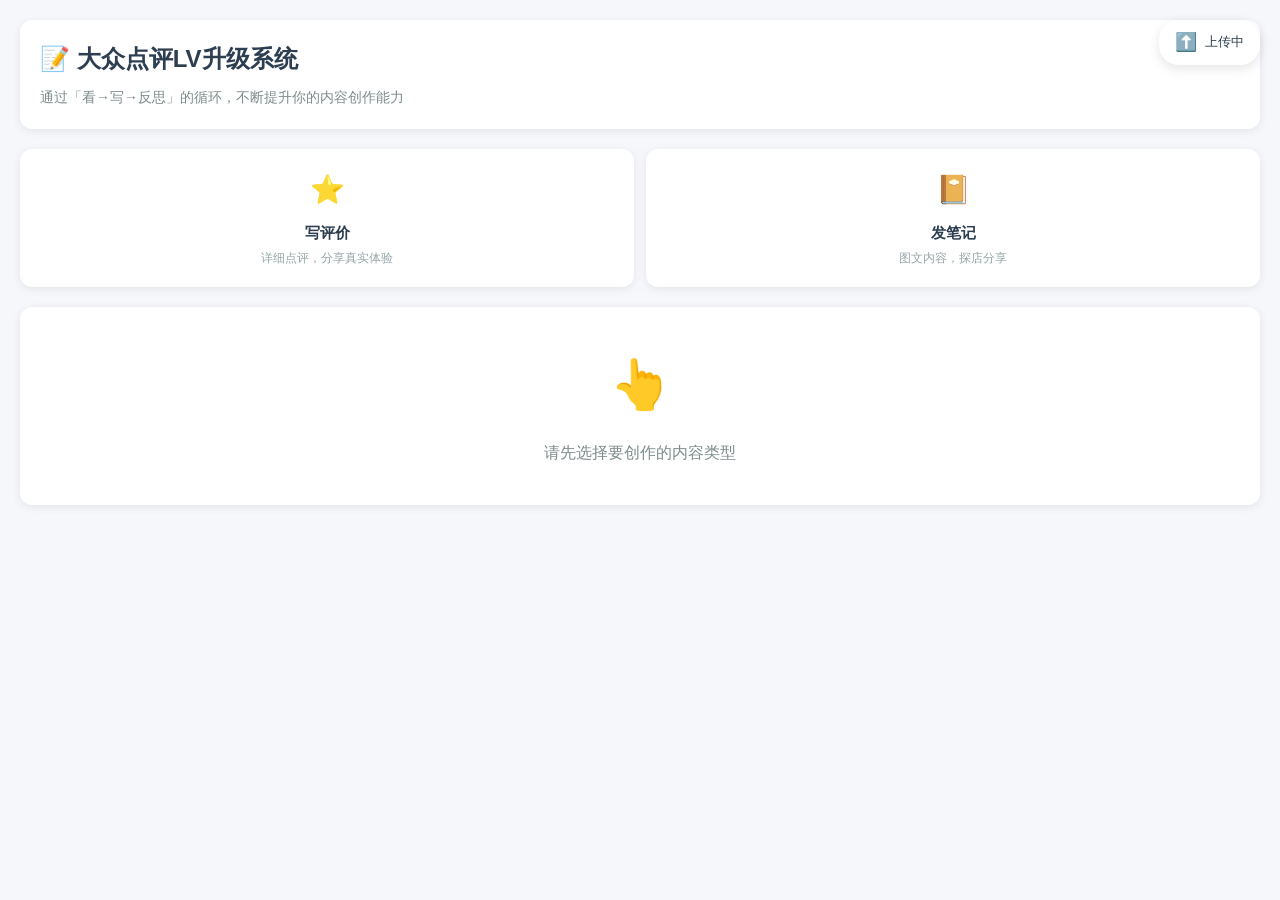
==== commit ca22cc37: "feat: 改为公共云端存储方案 - 使用公共云端存储，用户无需配置 - 自动生成用户ID，实现跨设备数据同步 - 简化界面，移除配置按钮 - 自动同步已启用，右上角显示状态 - 数据智能合并，避免冲" ====
--- a/index.html
+++ b/index.html
@@ -545,9 +545,22 @@
     <!-- 提示框 -->
     <div id="toast" class="toast">✓ 已保存</div>
 
+    <!-- 云端同步状态指示器 -->
+    <div id="cloudStatus" class="cloud-status">
+        <span class="cloud-status-icon">☁️</span>
+        <span class="cloud-status-text">自动同步已启用</span>
+    </div>
+
+    <!-- 同步进度提示 -->
+    <div id="syncToast" class="sync-toast" style="display: none;">
+        <span class="sync-icon">🔄</span>
+        <span class="sync-text">同步中...</span>
+    </div>
+
     <!-- 引入JavaScript -->
     <script src="js/config.js"></script>
     <script src="js/storage.js"></script>
+    <script src="js/cloud-storage.js"></script>
     <script src="js/ai.js"></script>
     <script src="js/app.js"></script>
 </body>
--- a/css/style.css
+++ b/css/style.css
@@ -1229,3 +1229,213 @@
     justify-content: flex-end;
     margin-top: 24px;
 }
+
+/* ==================== 云端同步状态 ==================== */
+.cloud-status {
+    position: fixed;
+    top: 20px;
+    right: 20px;
+    display: flex;
+    align-items: center;
+    gap: 8px;
+    background: white;
+    padding: 8px 16px;
+    border-radius: 20px;
+    box-shadow: 0 4px 12px rgba(0,0,0,0.1);
+    z-index: 100;
+    animation: slideInRight 0.3s ease;
+}
+
+@keyframes slideInRight {
+    from {
+        transform: translateX(100%);
+        opacity: 0;
+    }
+    to {
+        transform: translateX(0);
+        opacity: 1;
+    }
+}
+
+.cloud-status-icon {
+    font-size: 18px;
+}
+
+.cloud-status-text {
+    font-size: 13px;
+    color: #2c3e50;
+}
+
+.cloud-config-btn {
+    background: none;
+    border: none;
+    font-size: 16px;
+    cursor: pointer;
+    padding: 4px;
+    border-radius: 4px;
+    transition: all 0.2s;
+}
+
+.cloud-config-btn:hover {
+    background: #f8f9fa;
+}
+
+/* ==================== 云端配置模态框 ==================== */
+.modal-small {
+    max-width: 500px !important;
+}
+
+.cloud-config-content {
+    padding: 16px 0;
+}
+
+.config-section {
+    margin-bottom: 24px;
+}
+
+.config-section h4 {
+    font-size: 16px;
+    margin-bottom: 8px;
+    color: #2c3e50;
+}
+
+.config-section p {
+    font-size: 14px;
+    color: #7f8c8d;
+    line-height: 1.6;
+}
+
+.config-steps {
+    list-style: none;
+    padding: 0;
+    margin: 0 0 16px 0;
+}
+
+.config-steps li {
+    font-size: 13px;
+    color: #7f8c8d;
+    margin-bottom: 8px;
+    padding-left: 20px;
+    position: relative;
+}
+
+.config-steps li::before {
+    content: attr(data-counter);
+    position: absolute;
+    left: 0;
+    background: #ff6b6b;
+    color: white;
+    width: 16px;
+    height: 16px;
+    border-radius: 50%;
+    display: flex;
+    align-items: center;
+    justify-content: center;
+    font-size: 10px;
+}
+
+.config-steps code {
+    background: #f8f9fa;
+    padding: 2px 6px;
+    border-radius: 4px;
+    font-size: 12px;
+    color: #e74c3c;
+}
+
+.config-steps a {
+    color: #3498db;
+    text-decoration: none;
+}
+
+.config-steps a:hover {
+    text-decoration: underline;
+}
+
+.cloud-config-status {
+    padding: 16px 0;
+}
+
+.status-section {
+    background: #f8f9fa;
+    border-radius: 8px;
+    padding: 16px;
+    margin-bottom: 16px;
+}
+
+.status-item {
+    display: flex;
+    justify-content: space-between;
+    align-items: center;
+    padding: 8px 0;
+    border-bottom: 1px solid #ecf0f1;
+}
+
+.status-item:last-child {
+    border-bottom: none;
+}
+
+.status-label {
+    font-size: 13px;
+    color: #7f8c8d;
+}
+
+.status-value {
+    font-size: 13px;
+    color: #2c3e50;
+    font-weight: 500;
+}
+
+/* ==================== 同步提示 ==================== */
+.sync-toast {
+    position: fixed;
+    top: 50%;
+    left: 50%;
+    transform: translate(-50%, -50%);
+    background: rgba(0, 0, 0, 0.8);
+    color: white;
+    padding: 16px 32px;
+    border-radius: 8px;
+    display: flex;
+    align-items: center;
+    gap: 12px;
+    z-index: 3000;
+}
+
+.sync-icon {
+    font-size: 20px;
+    animation: spin 1s linear infinite;
+}
+
+@keyframes spin {
+    from {
+        transform: rotate(0deg);
+    }
+    to {
+        transform: rotate(360deg);
+    }
+}
+
+.sync-text {
+    font-size: 14px;
+}
+
+/* ==================== 云端状态响应式 ==================== */
+@media (max-width: 768px) {
+    .cloud-status {
+        top: 10px;
+        right: 10px;
+        padding: 6px 12px;
+    }
+
+    .cloud-status-text {
+        font-size: 12px;
+    }
+
+    .modal-small {
+        max-width: 95% !important;
+    }
+
+    .config-steps li {
+        font-size: 12px;
+    }
+}
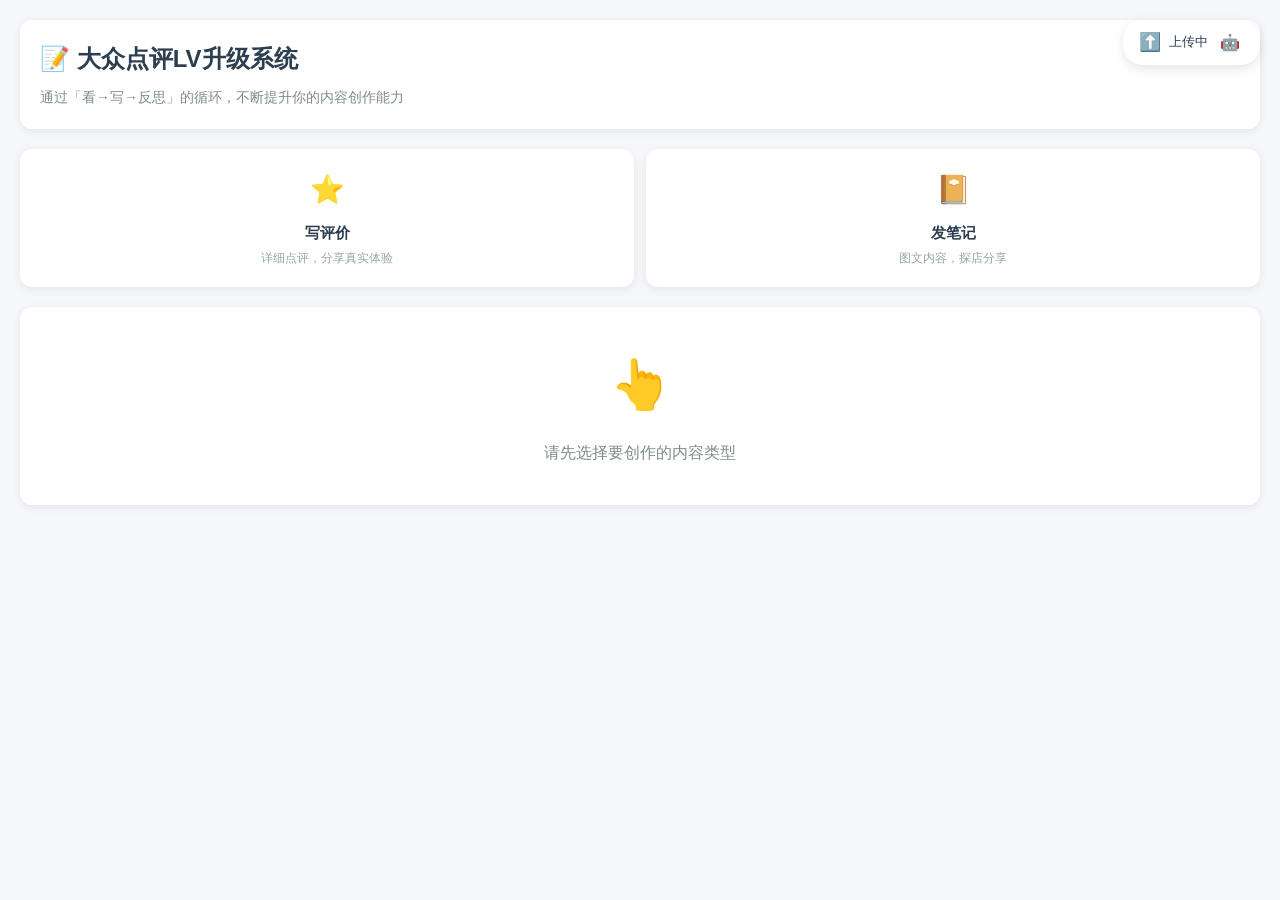
==== commit 2433f330: "fix: 修复AI生成失效并添加评价记录复制功能 - 添加AI配置界面（右上角🤖按钮） - 评价记录显示完整内容并支持复制 - 改进AI生成错误处理，无配置时使用内置模板 - 添加智能提示，引导用户配" ====
--- a/index.html
+++ b/index.html
@@ -549,6 +549,48 @@
     <div id="cloudStatus" class="cloud-status">
         <span class="cloud-status-icon">☁️</span>
         <span class="cloud-status-text">自动同步已启用</span>
+        <button class="cloud-config-btn" id="aiConfigBtn" title="AI配置">🤖</button>
+    </div>
+
+    <!-- AI配置模态框 -->
+    <div id="aiConfigModal" class="modal">
+        <div class="modal-content modal-small">
+            <div class="modal-header">
+                <h3 class="modal-title">🤖 AI功能配置</h3>
+                <button class="modal-close" onclick="closeAiConfigModal()">&times;</button>
+            </div>
+
+            <div class="ai-config-content">
+                <div class="config-section">
+                    <h4>📝 配置说明</h4>
+                    <p>AI功能可以帮你生成评价和笔记。如果不配置，系统会使用内置模板生成内容。</p>
+                </div>
+
+                <div class="config-section">
+                    <h4>🔑 智谱AI配置</h4>
+                    <p style="margin: 8px 0; font-size: 13px; color: #7f8c8d;">
+                        使用智谱AI的GLM-4-Flash模型（免费额度充足）
+                    </p>
+                    <ol class="config-steps">
+                        <li>访问 <a href="https://open.bigmodel.cn/usercenter/apikeys" target="_blank">智谱AI API Key 页面</a></li>
+                        <li>登录后创建API Key</li>
+                        <li>复制API Key粘贴到下方</li>
+                    </ol>
+                    <div class="form-group">
+                        <label>API Key</label>
+                        <input type="password" id="aiApiKey" placeholder="输入你的智谱AI API Key">
+                    </div>
+                    <div class="form-group">
+                        <label>模型（可选）</label>
+                        <input type="text" id="aiModel" placeholder="默认: glm-4-flash" value="glm-4-flash">
+                    </div>
+                    <div class="modal-actions">
+                        <button class="btn btn-secondary" onclick="closeAiConfigModal()">取消</button>
+                        <button class="btn btn-success" id="saveAiConfigBtn">💾 保存配置</button>
+                    </div>
+                </div>
+            </div>
+        </div>
     </div>
 
     <!-- 同步进度提示 -->
--- a/css/style.css
+++ b/css/style.css
@@ -1439,3 +1439,36 @@
         font-size: 12px;
     }
 }
+
+/* ==================== 作品内容样式 ==================== */
+.work-content {
+    background: #f8f9fa;
+    padding: 12px;
+    border-radius: 6px;
+    border-left: 3px solid #ff6b6b;
+    line-height: 1.6;
+    white-space: pre-wrap;
+    word-break: break-word;
+    font-size: 14px;
+    color: #2c3e50;
+}
+
+.btn-copy-work {
+    background: #ecf0f1 !important;
+    border: none !important;
+    border-radius: 4px;
+    padding: 6px 12px;
+    font-size: 13px;
+    cursor: pointer;
+    transition: all 0.2s;
+    margin-top: 8px;
+}
+
+.btn-copy-work:hover {
+    background: #d5dbdb !important;
+}
+
+/* ==================== AI配置样式 ==================== */
+.ai-config-content {
+    padding: 16px 0;
+}
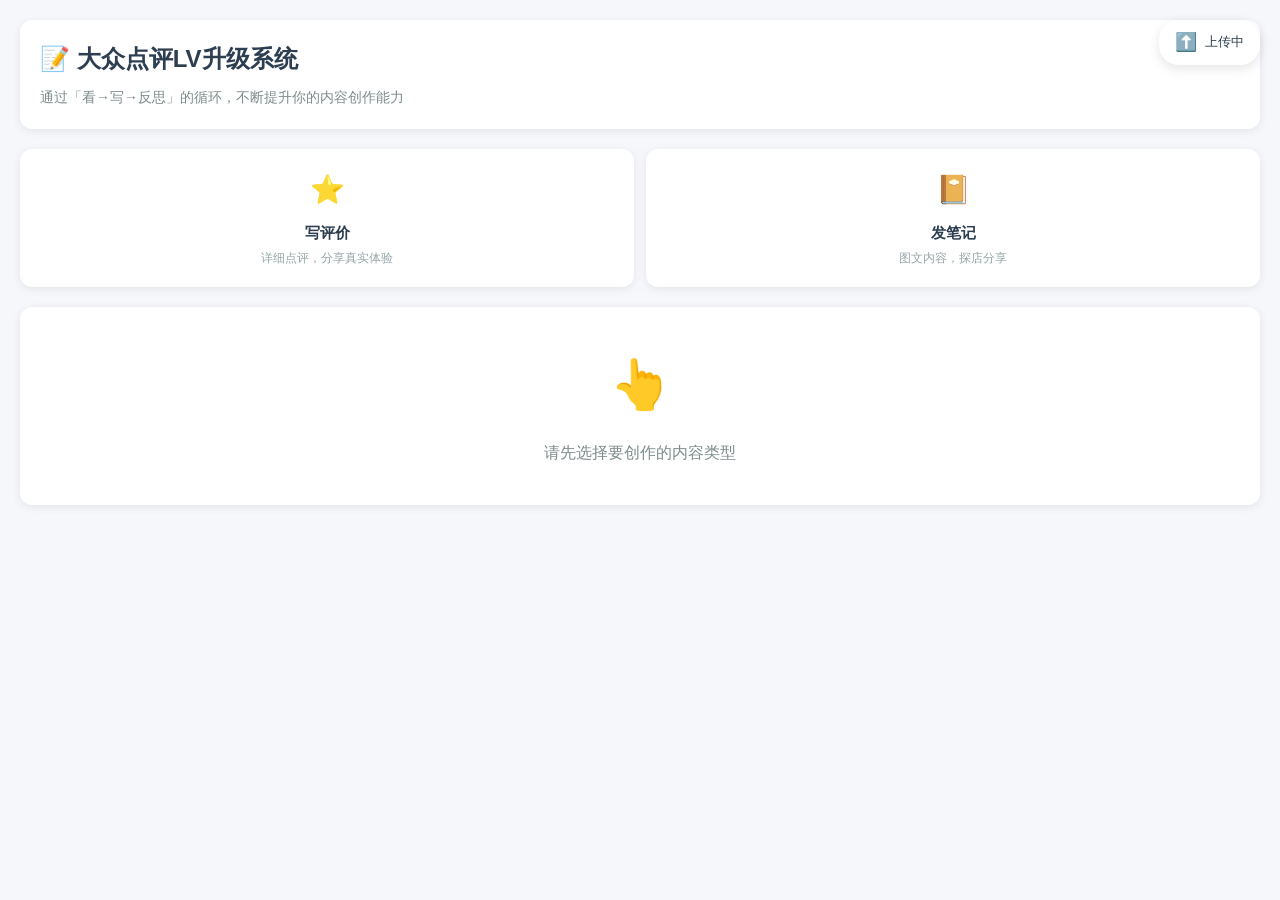
==== commit 82321bed: "feat: 配置智谱AI Claude兼容模式 - 使用用户提供的API Key作为默认配置 - 配置Claude兼容模式，使用和当前对话相同的AI能力 - 支持claude-3-5-sonnet-2" ====
--- a/index.html
+++ b/index.html
@@ -549,48 +549,6 @@
     <div id="cloudStatus" class="cloud-status">
         <span class="cloud-status-icon">☁️</span>
         <span class="cloud-status-text">自动同步已启用</span>
-        <button class="cloud-config-btn" id="aiConfigBtn" title="AI配置">🤖</button>
-    </div>
-
-    <!-- AI配置模态框 -->
-    <div id="aiConfigModal" class="modal">
-        <div class="modal-content modal-small">
-            <div class="modal-header">
-                <h3 class="modal-title">🤖 AI功能配置</h3>
-                <button class="modal-close" onclick="closeAiConfigModal()">&times;</button>
-            </div>
-
-            <div class="ai-config-content">
-                <div class="config-section">
-                    <h4>📝 配置说明</h4>
-                    <p>AI功能可以帮你生成评价和笔记。如果不配置，系统会使用内置模板生成内容。</p>
-                </div>
-
-                <div class="config-section">
-                    <h4>🔑 智谱AI配置</h4>
-                    <p style="margin: 8px 0; font-size: 13px; color: #7f8c8d;">
-                        使用智谱AI的GLM-4-Flash模型（免费额度充足）
-                    </p>
-                    <ol class="config-steps">
-                        <li>访问 <a href="https://open.bigmodel.cn/usercenter/apikeys" target="_blank">智谱AI API Key 页面</a></li>
-                        <li>登录后创建API Key</li>
-                        <li>复制API Key粘贴到下方</li>
-                    </ol>
-                    <div class="form-group">
-                        <label>API Key</label>
-                        <input type="password" id="aiApiKey" placeholder="输入你的智谱AI API Key">
-                    </div>
-                    <div class="form-group">
-                        <label>模型（可选）</label>
-                        <input type="text" id="aiModel" placeholder="默认: glm-4-flash" value="glm-4-flash">
-                    </div>
-                    <div class="modal-actions">
-                        <button class="btn btn-secondary" onclick="closeAiConfigModal()">取消</button>
-                        <button class="btn btn-success" id="saveAiConfigBtn">💾 保存配置</button>
-                    </div>
-                </div>
-            </div>
-        </div>
     </div>
 
     <!-- 同步进度提示 -->
